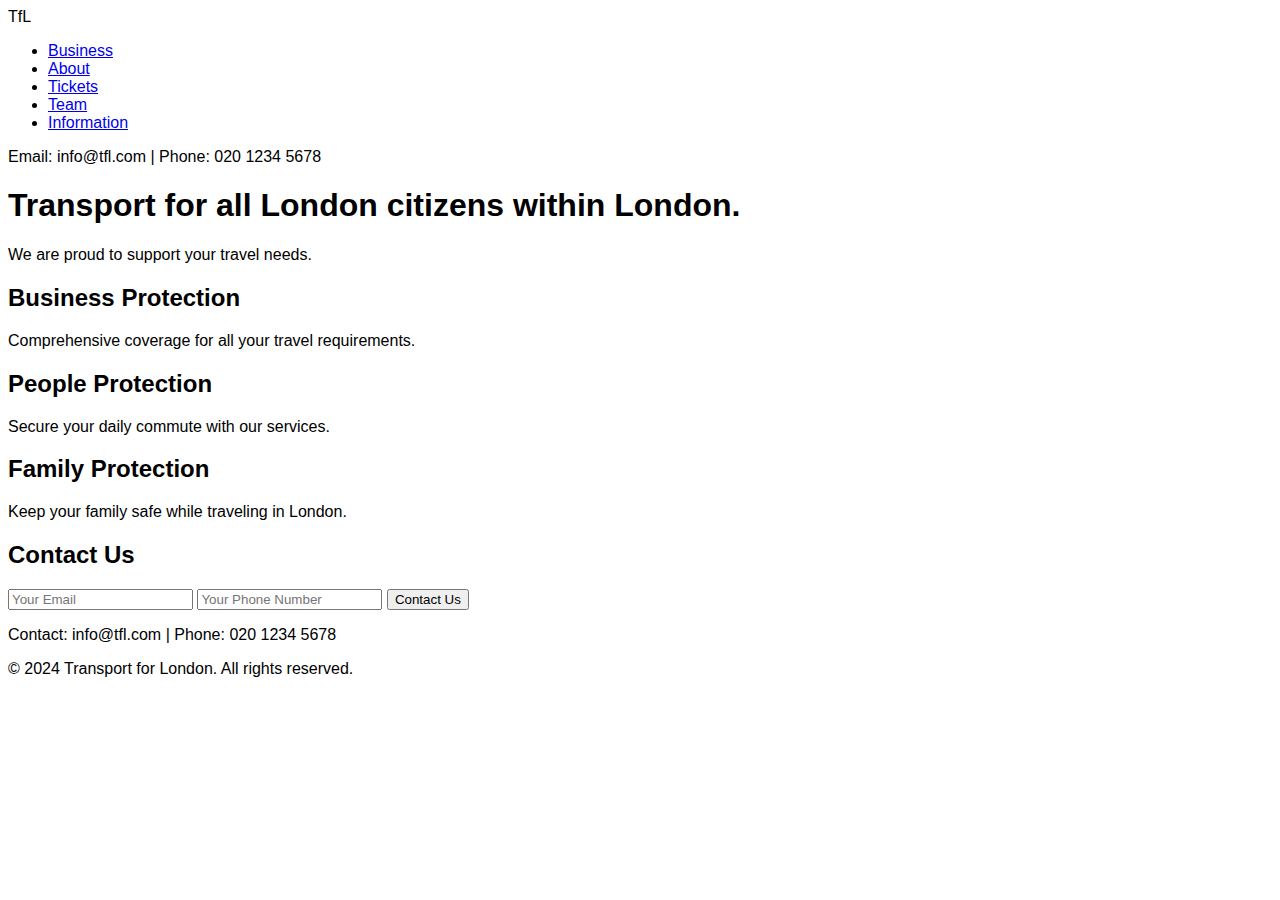
==== index.html @ d79089bd "Create index.html" ====
<!DOCTYPE html>
<html lang="en">
<head>
    <meta charset="UTF-8">
    <meta name="viewport" content="width=device-width, initial-scale=1.0">
    <title>Transport for London</title>
    <link rel="stylesheet" href="styles.css">
    <script src="script.js" defer></script>
    <!-- Load the Johnston100 font -->
    <style>
        @font-face {
            font-family: 'Johnston100';
            src: url('https://github.com/WinoWongo2024/Font/blob/main/johnston100.otf?raw=true') format('opentype');
        }

        body {
            font-family: 'Johnston100', sans-serif;
        }
    </style>
</head>
<body>
    <!-- Navigation Bar -->
    <nav class="navbar">
        <div class="logo">TfL</div>
        <ul class="nav-links">
            <li><a href="#">Business</a></li>
            <li><a href="#">About</a></li>
            <li><a href="#">Tickets</a></li>
            <li><a href="#">Team</a></li>
            <li><a href="#">Information</a></li>
        </ul>
        <div class="contact-info">
            <span>Email: info@tfl.com</span> | <span>Phone: 020 1234 5678</span>
        </div>
    </nav>

    <!-- Main Section -->
    <section class="main-section">
        <div class="overlay"></div>
        <h1>Transport for all London citizens within London.</h1>
        <p>We are proud to support your travel needs.</p>
    </section>

    <!-- Protection Sections -->
    <section class="protection-section">
        <div class="card business">
            <h2>Business Protection</h2>
            <p>Comprehensive coverage for all your travel requirements.</p>
        </div>
        <div class="card travel">
            <h2>People Protection</h2>
            <p>Secure your daily commute with our services.</p>
        </div>
        <div class="card family">
            <h2>Family Protection</h2>
            <p>Keep your family safe while traveling in London.</p>
        </div>
    </section>

    <!-- Contact Form -->
    <section id="contact" class="contact-section">
        <h2>Contact Us</h2>
        <form action="#" method="post">
            <input type="email" name="email" placeholder="Your Email" required>
            <input type="text" name="phone" placeholder="Your Phone Number" required>
            <button type="submit">Contact Us</button>
        </form>
    </section>

    <!-- Footer -->
    <footer>
        <p>Contact: info@tfl.com | Phone: 020 1234 5678</p>
        <p>© 2024 Transport for London. All rights reserved.</p>
    </footer>
</body>
</html>
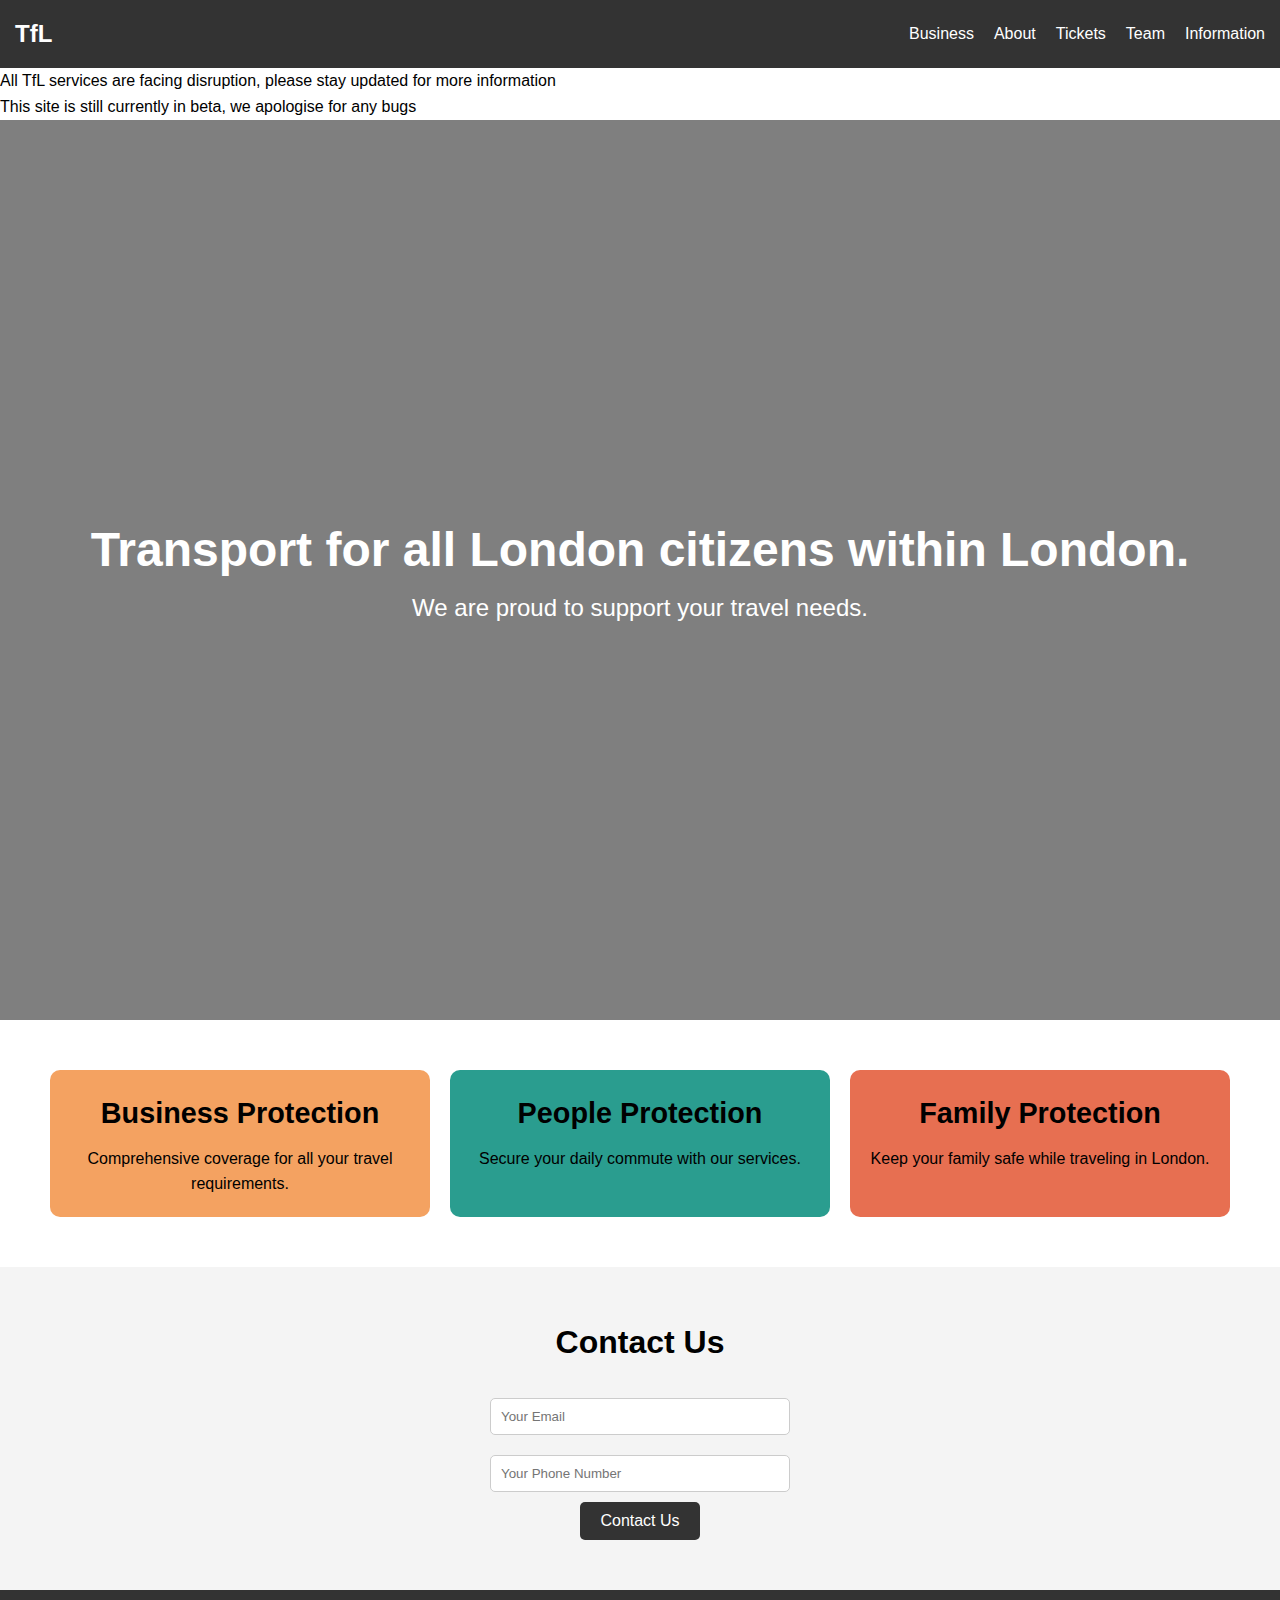
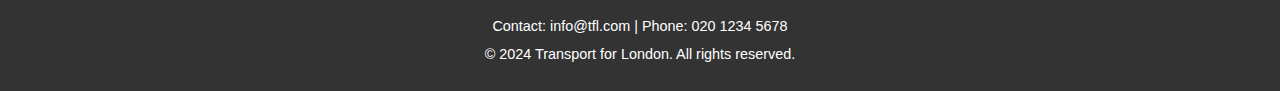
==== commit 59b81719: "Update index.html" ====
--- a/index.html
+++ b/index.html
@@ -33,6 +33,14 @@
             <span>Email: info@tfl.com</span> | <span>Phone: 020 1234 5678</span>
         </div>
     </nav>
+
+    <!-- Scrolling Text Banners -->
+    <div class="scrolling-banner">
+        <p>All TfL services are facing disruption, please stay updated for more information</p>
+    </div>
+    <div class="scrolling-banner">
+        <p>This site is still currently in beta, we apologise for any bugs</p>
+    </div>
 
     <!-- Main Section -->
     <section class="main-section">
--- a/styles.css
+++ b/styles.css
@@ -0,0 +1,220 @@
+/* General Styles */
+* {
+    margin: 0;
+    padding: 0;
+    box-sizing: border-box;
+}
+
+body {
+    font-family: 'Johnston100', sans-serif;
+    line-height: 1.6;
+}
+
+a {
+    text-decoration: none;
+}
+
+.navbar {
+    display: flex;
+    justify-content: space-between;
+    align-items: center;
+    background-color: #333;
+    color: white;
+    padding: 15px;
+    position: sticky;
+    top: 0;
+    z-index: 100;
+}
+
+.nav-links {
+    list-style-type: none;
+    display: flex;
+    gap: 20px;
+}
+
+.nav-links li a {
+    color: white;
+    text-decoration: none;
+}
+
+.contact-info {
+    display: none;
+}
+
+.logo {
+    font-size: 1.5rem;
+    font-weight: bold;
+}
+
+.navbar .menu-toggle {
+    display: none;
+    font-size: 2rem;
+    cursor: pointer;
+}
+
+/* Mobile Menu Toggle */
+@media (max-width: 768px) {
+    .nav-links {
+        display: none;
+        flex-direction: column;
+        gap: 10px;
+    }
+
+    .nav-links.active {
+        display: flex;
+        background-color: #333;
+        position: absolute;
+        top: 60px;
+        left: 0;
+        right: 0;
+        padding: 15px;
+    }
+
+    .contact-info {
+        display: block;
+    }
+
+    .navbar .menu-toggle {
+        display: block;
+    }
+}
+
+/* Main Section */
+.main-section {
+    height: 100vh;
+    background-image: url('IMG_1111.jpeg');
+    background-size: cover;
+    background-position: center;
+    position: relative;
+    display: flex;
+    flex-direction: column;
+    justify-content: center;
+    align-items: center;
+    text-align: center;
+    color: white;
+}
+
+.overlay {
+    position: absolute;
+    top: 0;
+    left: 0;
+    width: 100%;
+    height: 100%;
+    background-color: rgba(0, 0, 0, 0.5);
+}
+
+.main-section h1 {
+    z-index: 1;
+    font-size: 3rem;
+}
+
+.main-section p {
+    z-index: 1;
+    font-size: 1.5rem;
+}
+
+/* Protection Sections */
+.protection-section {
+    display: flex;
+    justify-content: space-around;
+    padding: 50px;
+    gap: 20px;
+    flex-wrap: wrap;
+}
+
+.card {
+    background-color: #eee;
+    padding: 20px;
+    text-align: center;
+    width: 30%;
+    border-radius: 10px;
+    transition: box-shadow 0.3s;
+    flex-grow: 1;
+}
+
+.card h2 {
+    font-size: 1.8rem;
+    margin-bottom: 10px;
+}
+
+.card:hover {
+    box-shadow: 0 4px 15px rgba(0, 0, 0, 0.2);
+}
+
+.business {
+    background-color: #f4a261;
+}
+
+.travel {
+    background-color: #2a9d8f;
+}
+
+.family {
+    background-color: #e76f51;
+}
+
+/* Mobile Cards */
+@media (max-width: 768px) {
+    .protection-section {
+        flex-direction: column;
+        align-items: center;
+    }
+
+    .card {
+        width: 80%;
+        margin-bottom: 20px;
+    }
+}
+
+/* Contact Section */
+.contact-section {
+    padding: 50px;
+    background-color: #f4f4f4;
+    text-align: center;
+}
+
+.contact-section h2 {
+    margin-bottom: 20px;
+    font-size: 2rem;
+}
+
+.contact-section form {
+    display: flex;
+    flex-direction: column;
+    align-items: center;
+}
+
+.contact-section form input {
+    padding: 10px;
+    margin: 10px 0;
+    width: 300px;
+    border: 1px solid #ccc;
+    border-radius: 5px;
+}
+
+.contact-section form button {
+    padding: 10px 20px;
+    border: none;
+    background-color: #333;
+    color: white;
+    font-size: 1rem;
+    cursor: pointer;
+    border-radius: 5px;
+}
+
+.contact-section form button:hover {
+    background-color: #555;
+}
+
+/* Footer */
+footer {
+    background-color: #333;
+    color: white;
+    text-align: center;
+    padding: 20px;
+    font-size: 0.9rem;
+}
+
+footer p {
+    margin: 5px 0;
+}
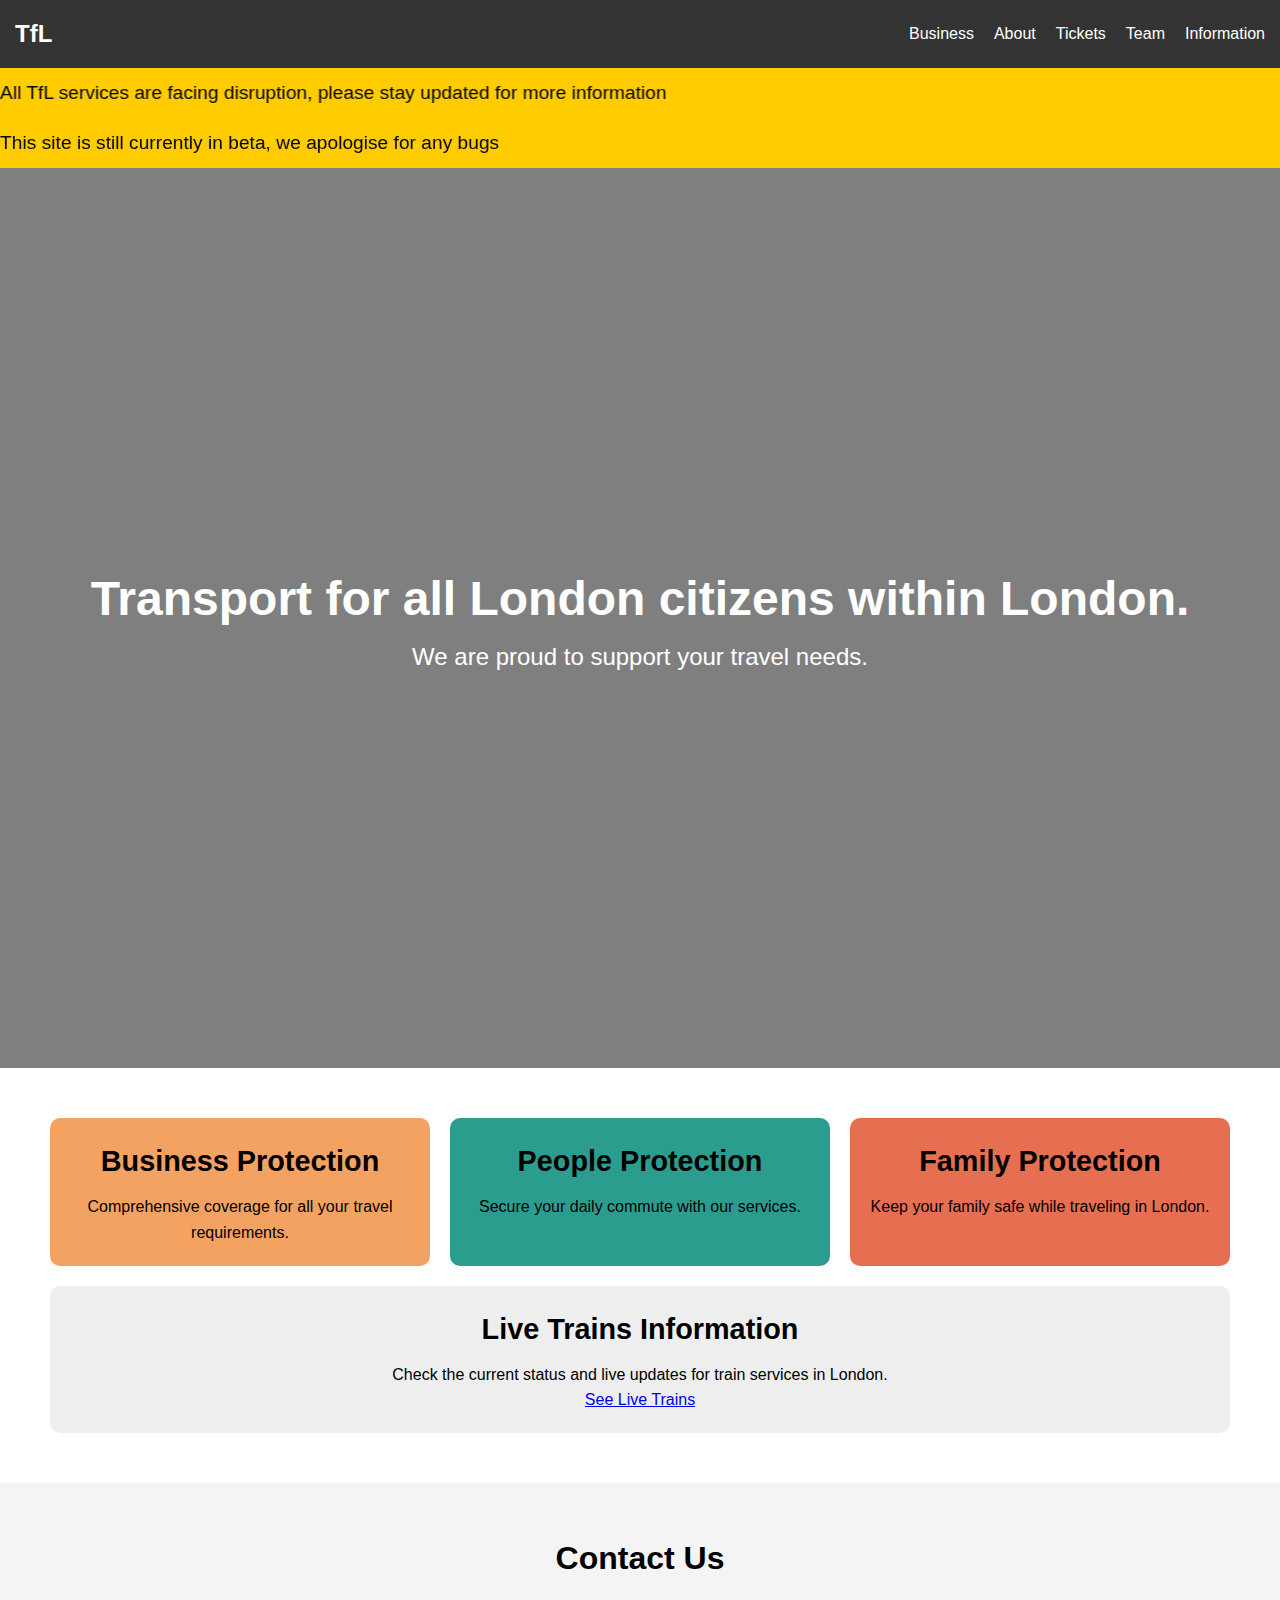
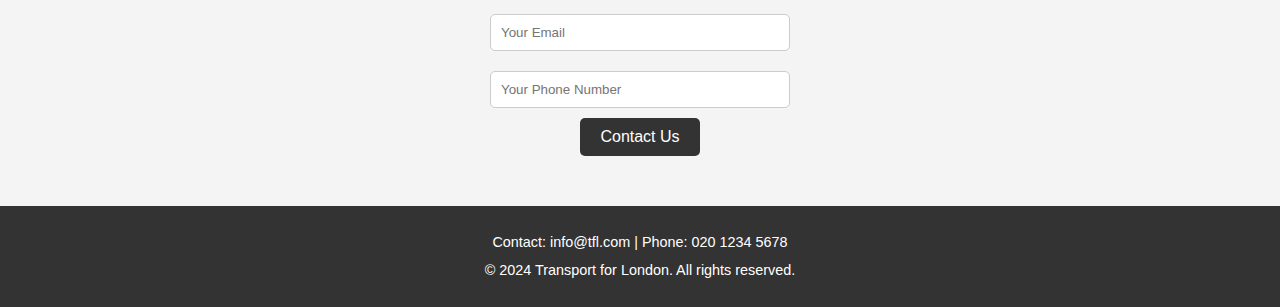
==== commit 6a5d6d9f: "Update index.html" ====
--- a/index.html
+++ b/index.html
@@ -63,7 +63,13 @@
             <h2>Family Protection</h2>
             <p>Keep your family safe while traveling in London.</p>
         </div>
+        <div class="card live-trains">
+    <h2>Live Trains Information</h2>
+    <p>Check the current status and live updates for train services in London.</p>
+    <a href="TfL-live-trains.html">See Live Trains</a>
+</div>
     </section>
+    
 
     <!-- Contact Form -->
     <section id="contact" class="contact-section">
--- a/styles.css
+++ b/styles.css
@@ -10,10 +10,38 @@
     line-height: 1.6;
 }
 
-a {
-    text-decoration: none;
-}
-
+/* Scrolling Banner */
+.scrolling-banner {
+    background-color: #ffcc00; /* Yellow background */
+    padding: 10px 0; /* Adjust padding for room */
+    overflow: hidden;
+    position: relative;
+    height: 50px; /* Fixed height to prevent text clipping */
+    display: flex;
+    align-items: center; /* Vertically center the text */
+}
+
+.scrolling-banner p {
+    font-size: 1.2rem;
+    white-space: nowrap;
+    display: inline-block;
+    position: absolute;
+    will-change: transform;
+    animation: scroll-left 10s linear infinite;
+    color: #000; /* Black text for contrast */
+    line-height: 1.5rem; /* Ensure text has enough spacing */
+}
+
+@keyframes scroll-left {
+    from {
+        transform: translateX(100%);
+    }
+    to {
+        transform: translateX(-100%);
+    }
+}
+
+/* Navigation Bar */
 .navbar {
     display: flex;
     justify-content: space-between;
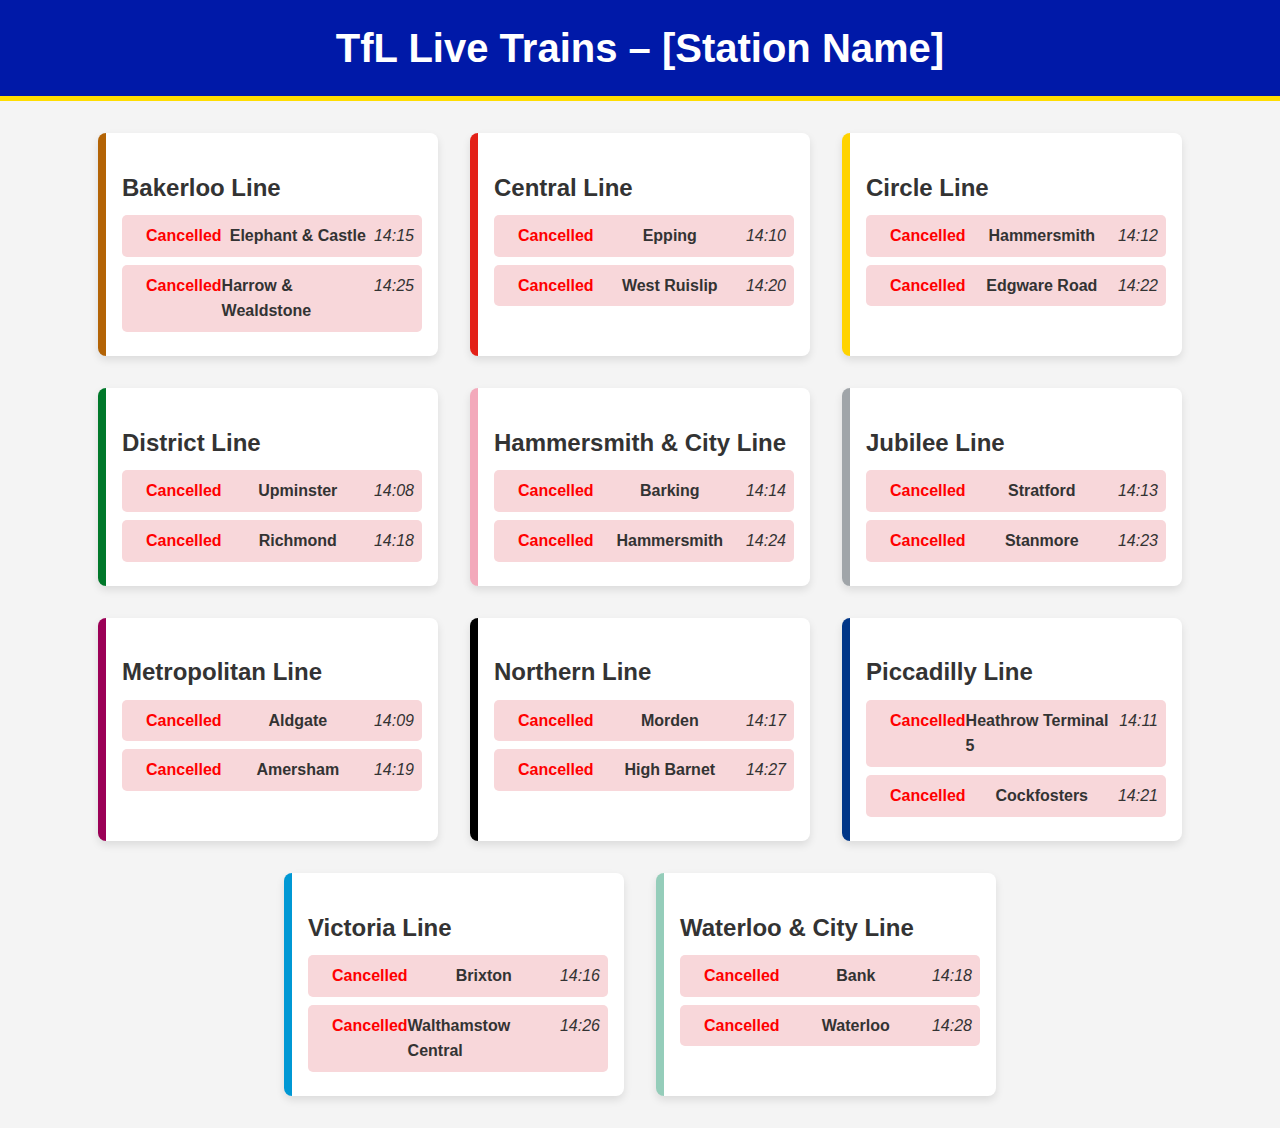
==== commit 58b863d1: "Update index.html" ====
--- a/index.html
+++ b/index.html
@@ -3,88 +3,83 @@
 <head>
     <meta charset="UTF-8">
     <meta name="viewport" content="width=device-width, initial-scale=1.0">
-    <title>Transport for London</title>
-    <link rel="stylesheet" href="styles.css">
-    <script src="script.js" defer></script>
-    <!-- Load the Johnston100 font -->
-    <style>
-        @font-face {
-            font-family: 'Johnston100';
-            src: url('https://github.com/WinoWongo2024/Font/blob/main/johnston100.otf?raw=true') format('opentype');
-        }
-
-        body {
-            font-family: 'Johnston100', sans-serif;
-        }
-    </style>
+    <title>TfL Live Trains</title>
+    <link rel="stylesheet" href="TfL-live-trains.css">
+    <link href="https://winowongo2024.github.io/Fonts/johnston100.otf" rel="stylesheet" type="text/css">
 </head>
 <body>
-    <!-- Navigation Bar -->
-    <nav class="navbar">
-        <div class="logo">TfL</div>
-        <ul class="nav-links">
-            <li><a href="#">Business</a></li>
-            <li><a href="#">About</a></li>
-            <li><a href="#">Tickets</a></li>
-            <li><a href="#">Team</a></li>
-            <li><a href="#">Information</a></li>
-        </ul>
-        <div class="contact-info">
-            <span>Email: info@tfl.com</span> | <span>Phone: 020 1234 5678</span>
-        </div>
-    </nav>
+    <header>
+        <h1>TfL Live Trains – [Station Name]</h1>
+    </header>
 
-    <!-- Scrolling Text Banners -->
-    <div class="scrolling-banner">
-        <p>All TfL services are facing disruption, please stay updated for more information</p>
-    </div>
-    <div class="scrolling-banner">
-        <p>This site is still currently in beta, we apologise for any bugs</p>
+    <div class="train-lines">
+        <!-- Bakerloo Line -->
+        <section id="bakerloo">
+            <h2>Bakerloo Line</h2>
+            <div class="train-list" data-line="bakerloo"></div>
+        </section>
+
+        <!-- Central Line -->
+        <section id="central">
+            <h2>Central Line</h2>
+            <div class="train-list" data-line="central"></div>
+        </section>
+
+        <!-- Circle Line -->
+        <section id="circle">
+            <h2>Circle Line</h2>
+            <div class="train-list" data-line="circle"></div>
+        </section>
+
+        <!-- District Line -->
+        <section id="district">
+            <h2>District Line</h2>
+            <div class="train-list" data-line="district"></div>
+        </section>
+
+        <!-- Hammersmith & City Line -->
+        <section id="hammersmith">
+            <h2>Hammersmith & City Line</h2>
+            <div class="train-list" data-line="hammersmith"></div>
+        </section>
+
+        <!-- Jubilee Line -->
+        <section id="jubilee">
+            <h2>Jubilee Line</h2>
+            <div class="train-list" data-line="jubilee"></div>
+        </section>
+
+        <!-- Metropolitan Line -->
+        <section id="metropolitan">
+            <h2>Metropolitan Line</h2>
+            <div class="train-list" data-line="metropolitan"></div>
+        </section>
+
+        <!-- Northern Line -->
+        <section id="northern">
+            <h2>Northern Line</h2>
+            <div class="train-list" data-line="northern"></div>
+        </section>
+
+        <!-- Piccadilly Line -->
+        <section id="piccadilly">
+            <h2>Piccadilly Line</h2>
+            <div class="train-list" data-line="piccadilly"></div>
+        </section>
+
+        <!-- Victoria Line -->
+        <section id="victoria">
+            <h2>Victoria Line</h2>
+            <div class="train-list" data-line="victoria"></div>
+        </section>
+
+        <!-- Waterloo & City Line -->
+        <section id="waterloo">
+            <h2>Waterloo & City Line</h2>
+            <div class="train-list" data-line="waterloo"></div>
+        </section>
     </div>
 
-    <!-- Main Section -->
-    <section class="main-section">
-        <div class="overlay"></div>
-        <h1>Transport for all London citizens within London.</h1>
-        <p>We are proud to support your travel needs.</p>
-    </section>
-
-    <!-- Protection Sections -->
-    <section class="protection-section">
-        <div class="card business">
-            <h2>Business Protection</h2>
-            <p>Comprehensive coverage for all your travel requirements.</p>
-        </div>
-        <div class="card travel">
-            <h2>People Protection</h2>
-            <p>Secure your daily commute with our services.</p>
-        </div>
-        <div class="card family">
-            <h2>Family Protection</h2>
-            <p>Keep your family safe while traveling in London.</p>
-        </div>
-        <div class="card live-trains">
-    <h2>Live Trains Information</h2>
-    <p>Check the current status and live updates for train services in London.</p>
-    <a href="TfL-live-trains.html">See Live Trains</a>
-</div>
-    </section>
-    
-
-    <!-- Contact Form -->
-    <section id="contact" class="contact-section">
-        <h2>Contact Us</h2>
-        <form action="#" method="post">
-            <input type="email" name="email" placeholder="Your Email" required>
-            <input type="text" name="phone" placeholder="Your Phone Number" required>
-            <button type="submit">Contact Us</button>
-        </form>
-    </section>
-
-    <!-- Footer -->
-    <footer>
-        <p>Contact: info@tfl.com | Phone: 020 1234 5678</p>
-        <p>© 2024 Transport for London. All rights reserved.</p>
-    </footer>
+    <script src="TfL-live-trains.js"></script>
 </body>
 </html>
--- a/TfL-live-trains.css
+++ b/TfL-live-trains.css
@@ -0,0 +1,146 @@
+/* General Styles */
+body {
+    font-family: 'Johnston100', sans-serif;
+    margin: 0;
+    padding: 0;
+    background-color: #f4f4f4;
+    color: #333;
+    line-height: 1.6;
+}
+
+header {
+    background-color: #0019a8; /* TfL blue */
+    color: white;
+    padding: 1rem 0;
+    text-align: center;
+    border-bottom: 5px solid #ffdd00; /* TfL yellow border */
+}
+
+h1 {
+    margin: 0;
+    font-size: 2.5rem;
+    font-family: 'Johnston100', sans-serif; /* Ensure the font is applied */
+}
+
+h2 {
+    font-family: 'Johnston100', sans-serif;
+    font-size: 1.5rem;
+    margin-bottom: 0.5rem;
+}
+
+.train-lines {
+    display: flex;
+    flex-wrap: wrap;
+    justify-content: center;
+    padding: 1rem;
+}
+
+/* Train Line Section Styles */
+section {
+    background-color: white;
+    border-radius: 8px;
+    margin: 1rem;
+    padding: 1rem;
+    box-shadow: 0 4px 8px rgba(0, 0, 0, 0.1);
+    flex-basis: 300px;
+    max-width: 350px;
+    min-width: 300px;
+}
+
+/* Line-Specific Color Themes */
+#bakerloo {
+    border-left: 8px solid #B36305; /* Bakerloo Line Brown */
+}
+
+#central {
+    border-left: 8px solid #E32017; /* Central Line Red */
+}
+
+#circle {
+    border-left: 8px solid #FFD300; /* Circle Line Yellow */
+}
+
+#district {
+    border-left: 8px solid #00782A; /* District Line Green */
+}
+
+#hammersmith {
+    border-left: 8px solid #F3A9BB; /* Hammersmith & City Line Pink */
+}
+
+#jubilee {
+    border-left: 8px solid #A0A5A9; /* Jubilee Line Grey */
+}
+
+#metropolitan {
+    border-left: 8px solid #9B0056; /* Metropolitan Line Magenta */
+}
+
+#northern {
+    border-left: 8px solid #000000; /* Northern Line Black */
+}
+
+#piccadilly {
+    border-left: 8px solid #003688; /* Piccadilly Line Blue */
+}
+
+#victoria {
+    border-left: 8px solid #0098D4; /* Victoria Line Light Blue */
+}
+
+#waterloo {
+    border-left: 8px solid #95CDBA; /* Waterloo & City Line Turquoise */
+}
+
+/* Train List Styles */
+.train-list {
+    list-style: none;
+    padding: 0;
+    margin: 0;
+    font-family: 'Johnston100', sans-serif; /* Ensure the font is applied to the train list */
+}
+
+.train-item {
+    display: flex;
+    justify-content: space-between;
+    margin-bottom: 0.5rem;
+    padding: 0.5rem;
+    background-color: #f9f9f9;
+    border-radius: 5px;
+}
+
+.train-item.cancelled {
+    background-color: #f8d7da; /* Light red for cancelled trains */
+}
+
+.train-destination {
+    font-weight: bold;
+}
+
+.train-time {
+    font-style: italic;
+}
+
+.train-status {
+    margin-left: 1rem;
+    font-weight: bold;
+    color: red; /* Red color for "Cancelled" label */
+}
+
+/* Responsive Design */
+@media screen and (max-width: 768px) {
+    section {
+        flex-basis: 100%;
+        max-width: 100%;
+    }
+}
+
+@media screen and (max-width: 480px) {
+    h1 {
+        font-size: 1.5rem;
+    }
+
+    h2 {
+        font-size: 1.25rem;
+    }
+}
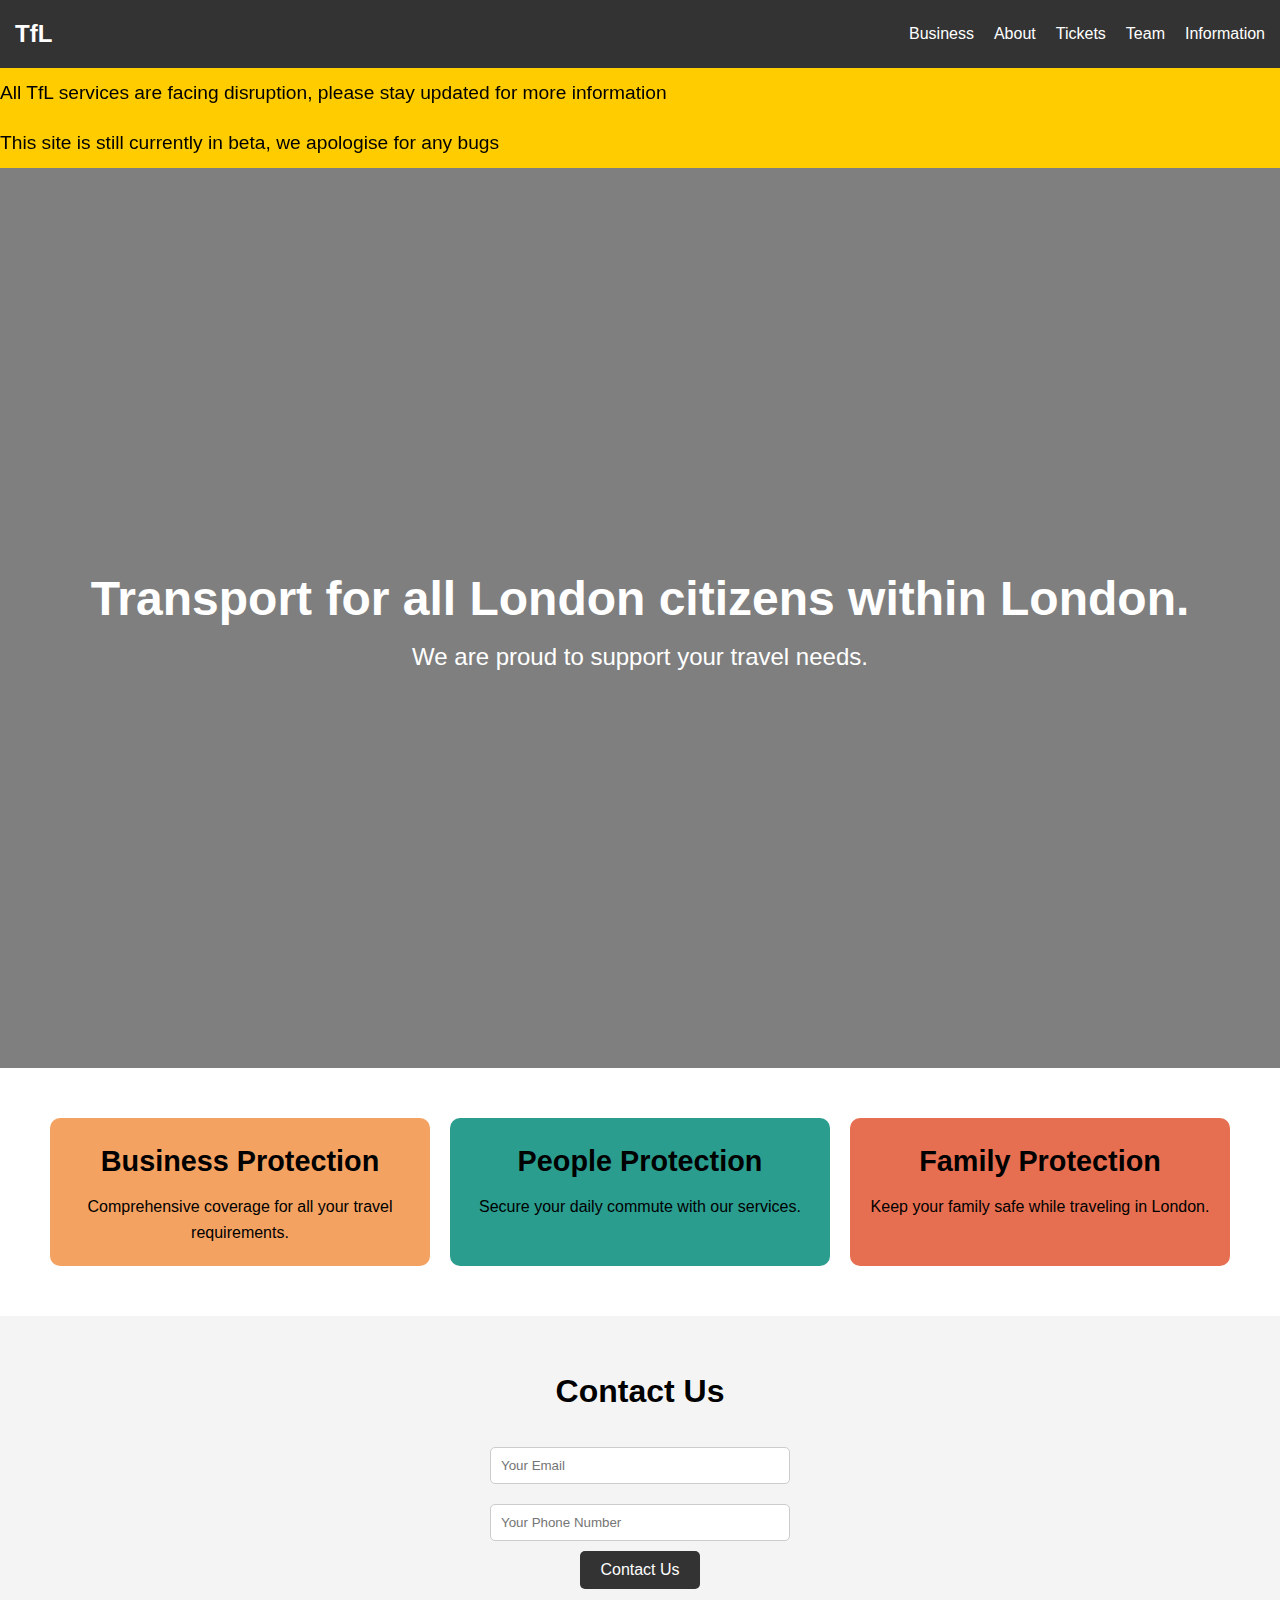
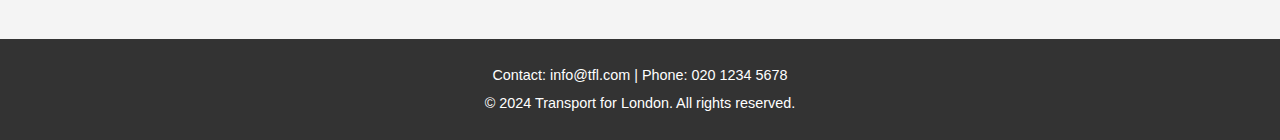
==== commit fc3c3f81: "Update index.html" ====
--- a/index.html
+++ b/index.html
@@ -3,83 +3,82 @@
 <head>
     <meta charset="UTF-8">
     <meta name="viewport" content="width=device-width, initial-scale=1.0">
-    <title>TfL Live Trains</title>
-    <link rel="stylesheet" href="TfL-live-trains.css">
-    <link href="https://winowongo2024.github.io/Fonts/johnston100.otf" rel="stylesheet" type="text/css">
+    <title>Transport for London</title>
+    <link rel="stylesheet" href="styles.css">
+    <script src="script.js" defer></script>
+    <!-- Load the Johnston100 font -->
+    <style>
+        @font-face {
+            font-family: 'Johnston100';
+            src: url('https://github.com/WinoWongo2024/Font/blob/main/johnston100.otf?raw=true') format('opentype');
+        }
+
+        body {
+            font-family: 'Johnston100', sans-serif;
+        }
+    </style>
 </head>
 <body>
-    <header>
-        <h1>TfL Live Trains – [Station Name]</h1>
-    </header>
+    <!-- Navigation Bar -->
+    <nav class="navbar">
+        <div class="logo">TfL</div>
+        <ul class="nav-links">
+            <li><a href="#">Business</a></li>
+            <li><a href="#">About</a></li>
+            <li><a href="#">Tickets</a></li>
+            <li><a href="#">Team</a></li>
+            <li><a href="#">Information</a></li>
+        </ul>
+        <div class="contact-info">
+            <span>Email: info@tfl.com</span> | <span>Phone: 020 1234 5678</span>
+        </div>
+    </nav>
 
-    <div class="train-lines">
-        <!-- Bakerloo Line -->
-        <section id="bakerloo">
-            <h2>Bakerloo Line</h2>
-            <div class="train-list" data-line="bakerloo"></div>
-        </section>
-
-        <!-- Central Line -->
-        <section id="central">
-            <h2>Central Line</h2>
-            <div class="train-list" data-line="central"></div>
-        </section>
-
-        <!-- Circle Line -->
-        <section id="circle">
-            <h2>Circle Line</h2>
-            <div class="train-list" data-line="circle"></div>
-        </section>
-
-        <!-- District Line -->
-        <section id="district">
-            <h2>District Line</h2>
-            <div class="train-list" data-line="district"></div>
-        </section>
-
-        <!-- Hammersmith & City Line -->
-        <section id="hammersmith">
-            <h2>Hammersmith & City Line</h2>
-            <div class="train-list" data-line="hammersmith"></div>
-        </section>
-
-        <!-- Jubilee Line -->
-        <section id="jubilee">
-            <h2>Jubilee Line</h2>
-            <div class="train-list" data-line="jubilee"></div>
-        </section>
-
-        <!-- Metropolitan Line -->
-        <section id="metropolitan">
-            <h2>Metropolitan Line</h2>
-            <div class="train-list" data-line="metropolitan"></div>
-        </section>
-
-        <!-- Northern Line -->
-        <section id="northern">
-            <h2>Northern Line</h2>
-            <div class="train-list" data-line="northern"></div>
-        </section>
-
-        <!-- Piccadilly Line -->
-        <section id="piccadilly">
-            <h2>Piccadilly Line</h2>
-            <div class="train-list" data-line="piccadilly"></div>
-        </section>
-
-        <!-- Victoria Line -->
-        <section id="victoria">
-            <h2>Victoria Line</h2>
-            <div class="train-list" data-line="victoria"></div>
-        </section>
-
-        <!-- Waterloo & City Line -->
-        <section id="waterloo">
-            <h2>Waterloo & City Line</h2>
-            <div class="train-list" data-line="waterloo"></div>
-        </section>
+    <!-- Scrolling Text Banners -->
+    <div class="scrolling-banner">
+        <p>All TfL services are facing disruption, please stay updated for more information</p>
+    </div>
+    <div class="scrolling-banner">
+        <p>This site is still currently in beta, we apologise for any bugs</p>
     </div>
 
-    <script src="TfL-live-trains.js"></script>
+    <!-- Main Section -->
+    <section class="main-section">
+        <div class="overlay"></div>
+        <h1>Transport for all London citizens within London.</h1>
+        <p>We are proud to support your travel needs.</p>
+    </section>
+
+    <!-- Protection Sections -->
+    <section class="protection-section">
+        <div class="card business">
+            <h2>Business Protection</h2>
+            <p>Comprehensive coverage for all your travel requirements.</p>
+        </div>
+        <div class="card travel">
+            <h2>People Protection</h2>
+            <p>Secure your daily commute with our services.</p>
+        </div>
+        <div class="card family">
+            <h2>Family Protection</h2>
+            <p>Keep your family safe while traveling in London.</p>
+        </div>
+    </section>
+
+    <!-- Contact Form -->
+    <section id="contact" class="contact-section">
+        <h2>Contact Us</h2>
+        <form action="#" method="post">
+            <input type="email" name="email" placeholder="Your Email" required>
+            <input type="text" name="phone" placeholder="Your Phone Number" required>
+            <button type="submit">Contact Us</button>
+        </form>
+    </section>
+
+    <!-- Footer -->
+    <footer>
+        <p>Contact: info@tfl.com | Phone: 020 1234 5678</p>
+        <p>© 2024 Transport for London. All rights reserved.</p>
+    </footer>
 </body>
 </html>
--- a/styles.css
+++ b/styles.css
@@ -0,0 +1,268 @@
+/* General Styles */
+* {
+    margin: 0;
+    padding: 0;
+    box-sizing: border-box;
+}
+
+body {
+    font-family: 'Johnston100', sans-serif;
+    line-height: 1.6;
+}
+
+/* Scrolling Banner */
+.scrolling-banner {
+    background-color: #ffcc00; /* Yellow background */
+    padding: 10px 0; /* Adjust padding for room */
+    overflow: hidden;
+    position: relative;
+    height: 50px; /* Fixed height to prevent text clipping */
+    display: flex;
+    align-items: center; /* Vertically center the text */
+}
+
+.scrolling-banner p {
+    font-size: 1.2rem;
+    white-space: nowrap;
+    display: inline-block;
+    position: absolute;
+    will-change: transform;
+    animation: scroll-left 10s linear infinite;
+    color: #000; /* Black text for contrast */
+    line-height: 1.5rem; /* Ensure text has enough spacing */
+}
+
+@keyframes scroll-left {
+    from {
+        transform: translateX(100%);
+    }
+    to {
+        transform: translateX(-100%);
+    }
+}
+
+/* Navigation Bar */
+.navbar {
+    display: flex;
+    justify-content: space-between;
+    align-items: center;
+    background-color: #333;
+    color: white;
+    padding: 15px;
+    position: sticky;
+    top: 0;
+    z-index: 100;
+}
+
+.nav-links {
+    list-style-type: none;
+    display: flex;
+    gap: 20px;
+}
+
+.nav-links li a {
+    color: white;
+    text-decoration: none;
+}
+
+.contact-info {
+    display: none;
+}
+
+.logo {
+    font-size: 1.5rem;
+    font-weight: bold;
+}
+
+.navbar .menu-toggle {
+    display: none;
+    font-size: 2rem;
+    cursor: pointer;
+}
+
+/* Mobile Menu Toggle */
+@media (max-width: 768px) {
+    .nav-links {
+        display: none;
+        flex-direction: column;
+        gap: 10px;
+    }
+
+    .nav-links.active {
+        display: flex;
+        background-color: #333;
+        position: absolute;
+        top: 60px;
+        left: 0;
+        right: 0;
+        padding: 15px;
+    }
+
+    .contact-info {
+        display: block;
+    }
+
+    .navbar .menu-toggle {
+        display: block;
+    }
+}
+
+/* Main Section */
+.main-section {
+    height: 100vh;
+    background-image: url('IMG_1111.jpeg');
+    background-size: cover;
+    background-position: center;
+    position: relative;
+    display: flex;
+    flex-direction: column;
+    justify-content: center;
+    align-items: center;
+    text-align: center;
+    color: white;
+}
+
+.overlay {
+    position: absolute;
+    top: 0;
+    left: 0;
+    width: 100%;
+    height: 100%;
+    background-color: rgba(0, 0, 0, 0.5);
+}
+
+.main-section h1 {
+    z-index: 1;
+    font-size: 3rem;
+}
+
+.main-section p {
+    z-index: 1;
+    font-size: 1.5rem;
+}
+
+/* Protection Sections */
+.protection-section {
+    display: flex;
+    justify-content: space-around;
+    padding: 50px;
+    gap: 20px;
+    flex-wrap: wrap;
+}
+
+.card {
+    background-color: #eee;
+    padding: 20px;
+    text-align: center;
+    width: 30%;
+    border-radius: 10px;
+    transition: box-shadow 0.3s;
+    flex-grow: 1;
+}
+
+.card h2 {
+    font-size: 1.8rem;
+    margin-bottom: 10px;
+}
+
+.card:hover {
+    box-shadow: 0 4px 15px rgba(0, 0, 0, 0.2);
+}
+
+.business {
+    background-color: #f4a261;
+}
+
+.travel {
+    background-color: #2a9d8f;
+}
+
+.family {
+    background-color: #e76f51;
+}
+
+/* New Live Trains Card */
+.live-trains {
+    background-color: #007bff; /* A blue color to differentiate */
+    color: white;
+}
+
+.live-trains a {
+    display: inline-block;
+    margin-top: 10px;
+    color: white;
+    background-color: #0056b3;
+    padding: 10px 15px;
+    text-decoration: none;
+    border-radius: 5px;
+    transition: background-color 0.3s;
+}
+
+.live-trains a:hover {
+    background-color: #003d82;
+}
+/* Mobile Cards */
+@media (max-width: 768px) {
+    .protection-section {
+        flex-direction: column;
+        align-items: center;
+    }
+
+    .card {
+        width: 80%;
+        margin-bottom: 20px;
+    }
+}
+
+/* Contact Section */
+.contact-section {
+    padding: 50px;
+    background-color: #f4f4f4;
+    text-align: center;
+}
+
+.contact-section h2 {
+    margin-bottom: 20px;
+    font-size: 2rem;
+}
+
+.contact-section form {
+    display: flex;
+    flex-direction: column;
+    align-items: center;
+}
+
+.contact-section form input {
+    padding: 10px;
+    margin: 10px 0;
+    width: 300px;
+    border: 1px solid #ccc;
+    border-radius: 5px;
+}
+
+.contact-section form button {
+    padding: 10px 20px;
+    border: none;
+    background-color: #333;
+    color: white;
+    font-size: 1rem;
+    cursor: pointer;
+    border-radius: 5px;
+}
+
+.contact-section form button:hover {
+    background-color: #555;
+}
+
+/* Footer */
+footer {
+    background-color: #333;
+    color: white;
+    text-align: center;
+    padding: 20px;
+    font-size: 0.9rem;
+}
+
+footer p {
+    margin: 5px 0;
+}
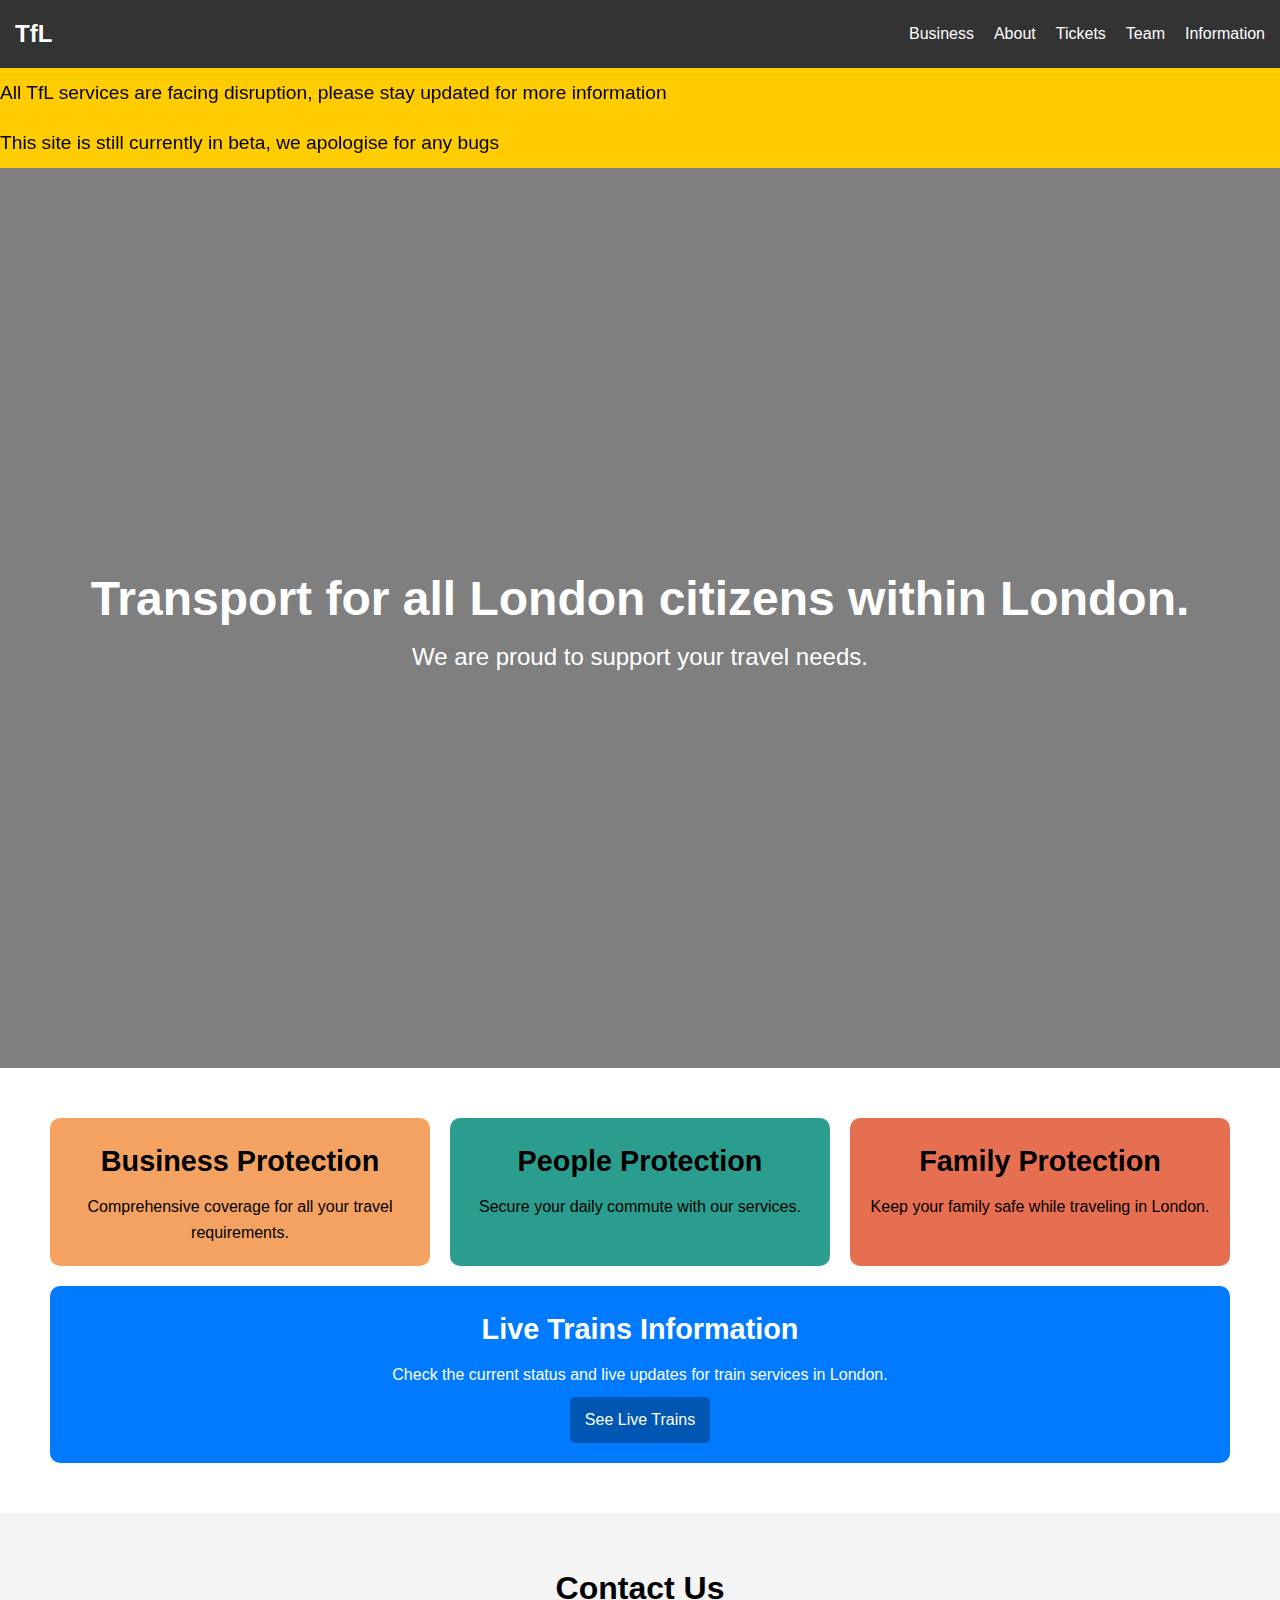
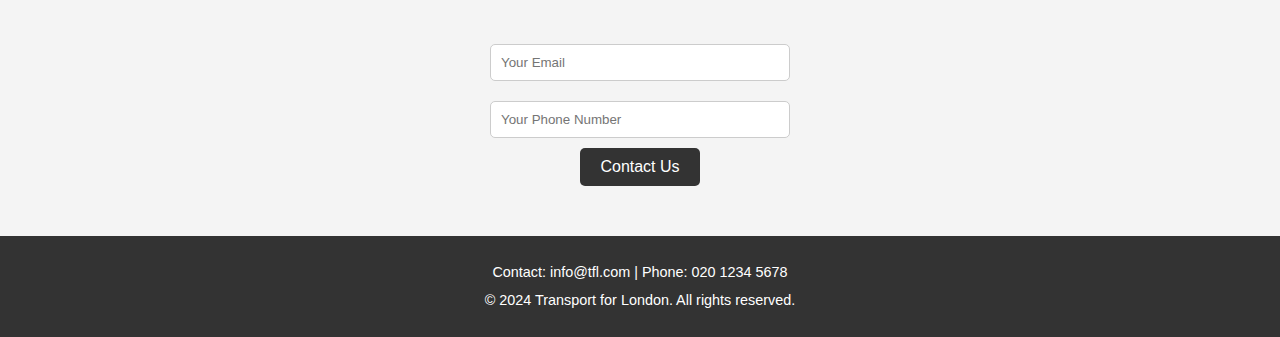
==== commit 8790d7fe: "Update index.html" ====
--- a/index.html
+++ b/index.html
@@ -63,8 +63,13 @@
             <h2>Family Protection</h2>
             <p>Keep your family safe while traveling in London.</p>
         </div>
+    
+    <div class="card live-trains">
+    <h2>Live Trains Information</h2>
+    <p>Check the current status and live updates for train services in London.</p>
+    <a href="TfL-live-trains.html">See Live Trains</a>
+</div>
     </section>
-
     <!-- Contact Form -->
     <section id="contact" class="contact-section">
         <h2>Contact Us</h2>
